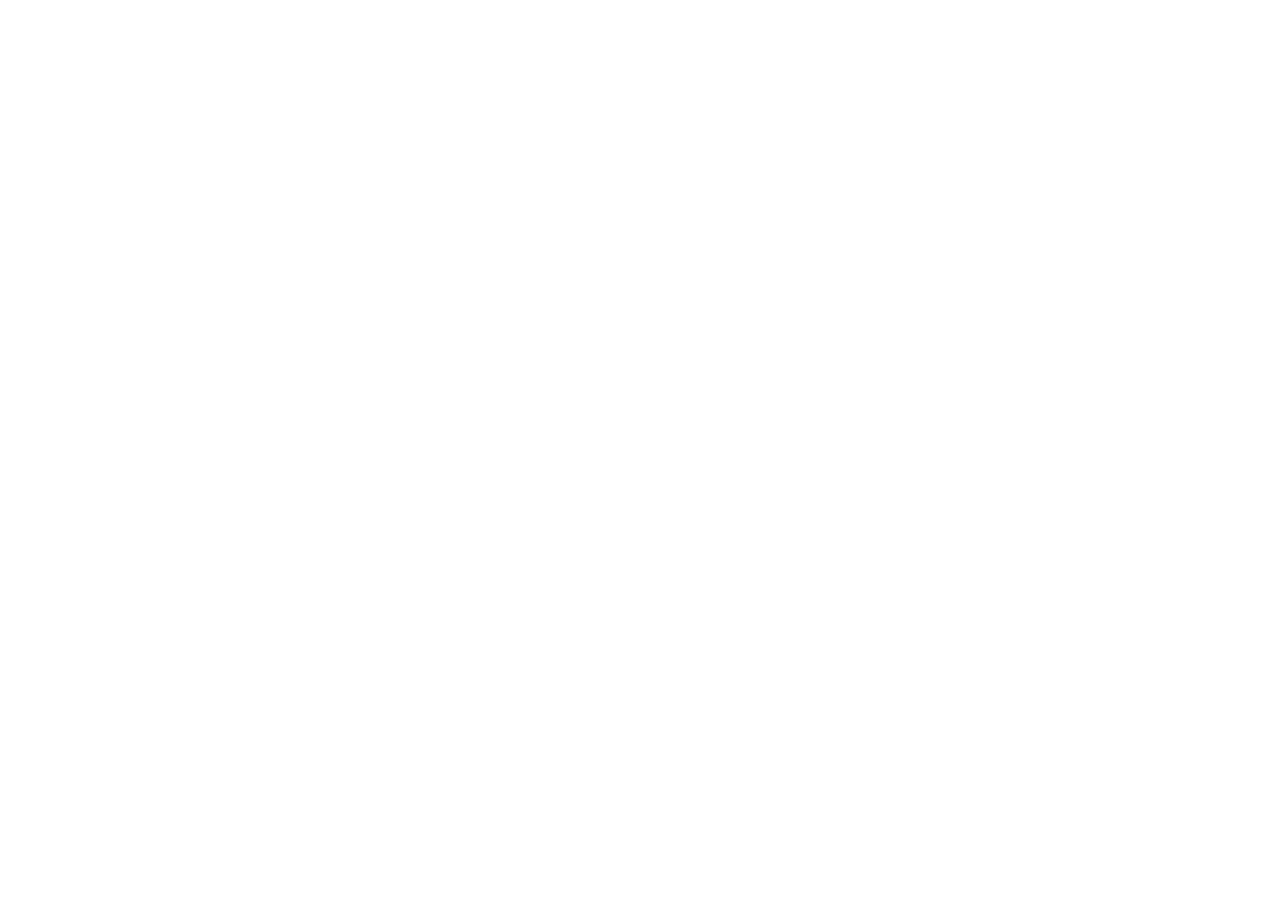
==== index.html @ e1d53ca7 "esercizio completo hover-pinterest" ====
<!DOCTYPE html>
<html lang="en">
<head>
    <meta charset="UTF-8">
    <meta name="viewport" content="width=device-width, initial-scale=1.0">
    <title>Document</title>
    <link rel="stylesheet" href="index.css">
    <link rel="stylesheet" href="https://cdnjs.cloudflare.com/ajax/libs/font-awesome/6.5.0/css/all.min.css">
</head>
<body>
<div class="totale">
    <div class="place">
        <i class="fa-solid fa-arrow-up-right-from-square"></i>
        <p>westwingn...</p>
    </div>
    <div class="upload">
        <a href=""><i class="fa-solid fa-upload"></i></a>
    </div>
    <div class="tre-dots">
        <a href=""><i class="fa-solid fa-ellipsis"></i></a>
    </div>
    <div class="save">
        <a href=""><p>SAVE</p></a>
    </div>
</div>
</body>
</html>
---- index.css ----
.totale{
    background-image: url(./assets/img.png);
  background-repeat: no-repeat;
  background-size: contain;
  width: 500px;
  height: 500px;
  position: relative;
  margin: auto;

}
.save{
    position: absolute;
    top: 15px;
    right: 150px;
    padding: 10px;
    background-color: red;
    border-radius: 1px 10px;
    overflow: hidden;
    opacity: 0;
    transform: translateY(-100%);
    transition: opacity 0.5s ease-in-out, transform 0.5s ease-in-out;
}
body:hover .save {
        opacity: 1;
        transform: translateY(0);
    }

.save a{
    text-decoration: none;
    color: white;
}


.upload{
    position: absolute;
    bottom: 26px;
    left: 236px;
    padding: 10px;
    background-color: rgb(255, 255, 255);
    border-radius: 1px 10px;
    font-size: 21px;
    opacity: 0;
    transform: translateY(100%);
    transition: opacity 0.5s ease-in-out, transform 0.5s ease-in-out;
}

body:hover .upload{
    opacity: 1;
    transform: translateY(0);
}

.upload a{
    text-decoration: none;
    color: black;
}

.tre-dots{
    position: absolute;
    bottom: 24px;
    left: 294px;
    padding: 10px;
    background-color: rgb(255, 255, 255);
    border-radius: 1px 10px;
    font-size: 23px;
    opacity: 0;
    transform: translateY(100%);
    transition: opacity 0.5s ease-in-out, transform 0.5s ease-in-out;
}
body:hover .tre-dots{
    opacity: 1;
    transform: translateY(0);
}

.tre-dots a{
    text-decoration: none;
    color: black;
}
.place{
    position: absolute;
    bottom: 23px;
    left: 37px;
    padding: 0px;
    background-color: rgb(255, 255, 255);
    border-radius: 19px 19px;
    text-decoration: none;
    align-items: center;
    display: flex;
    padding-right: 32px;
    font-size: 17px;
    padding-left: 32px;
    opacity: 0;
    transform: translateY(100%);
    transition: opacity 0.5s ease-in-out, transform 0.5s ease-in-out;
}
body:hover .place{
    opacity: 1;
    transform: translateY(0);
}

.place i{
    margin-right: 10px;
}


.freccia{
    position: absolute;
    bottom: 23px;
    left: 27px;
    padding: 18px;
    background-color: rgb(255, 255, 255);
    border-radius: 19px 19px; 
    text-decoration: none;
}
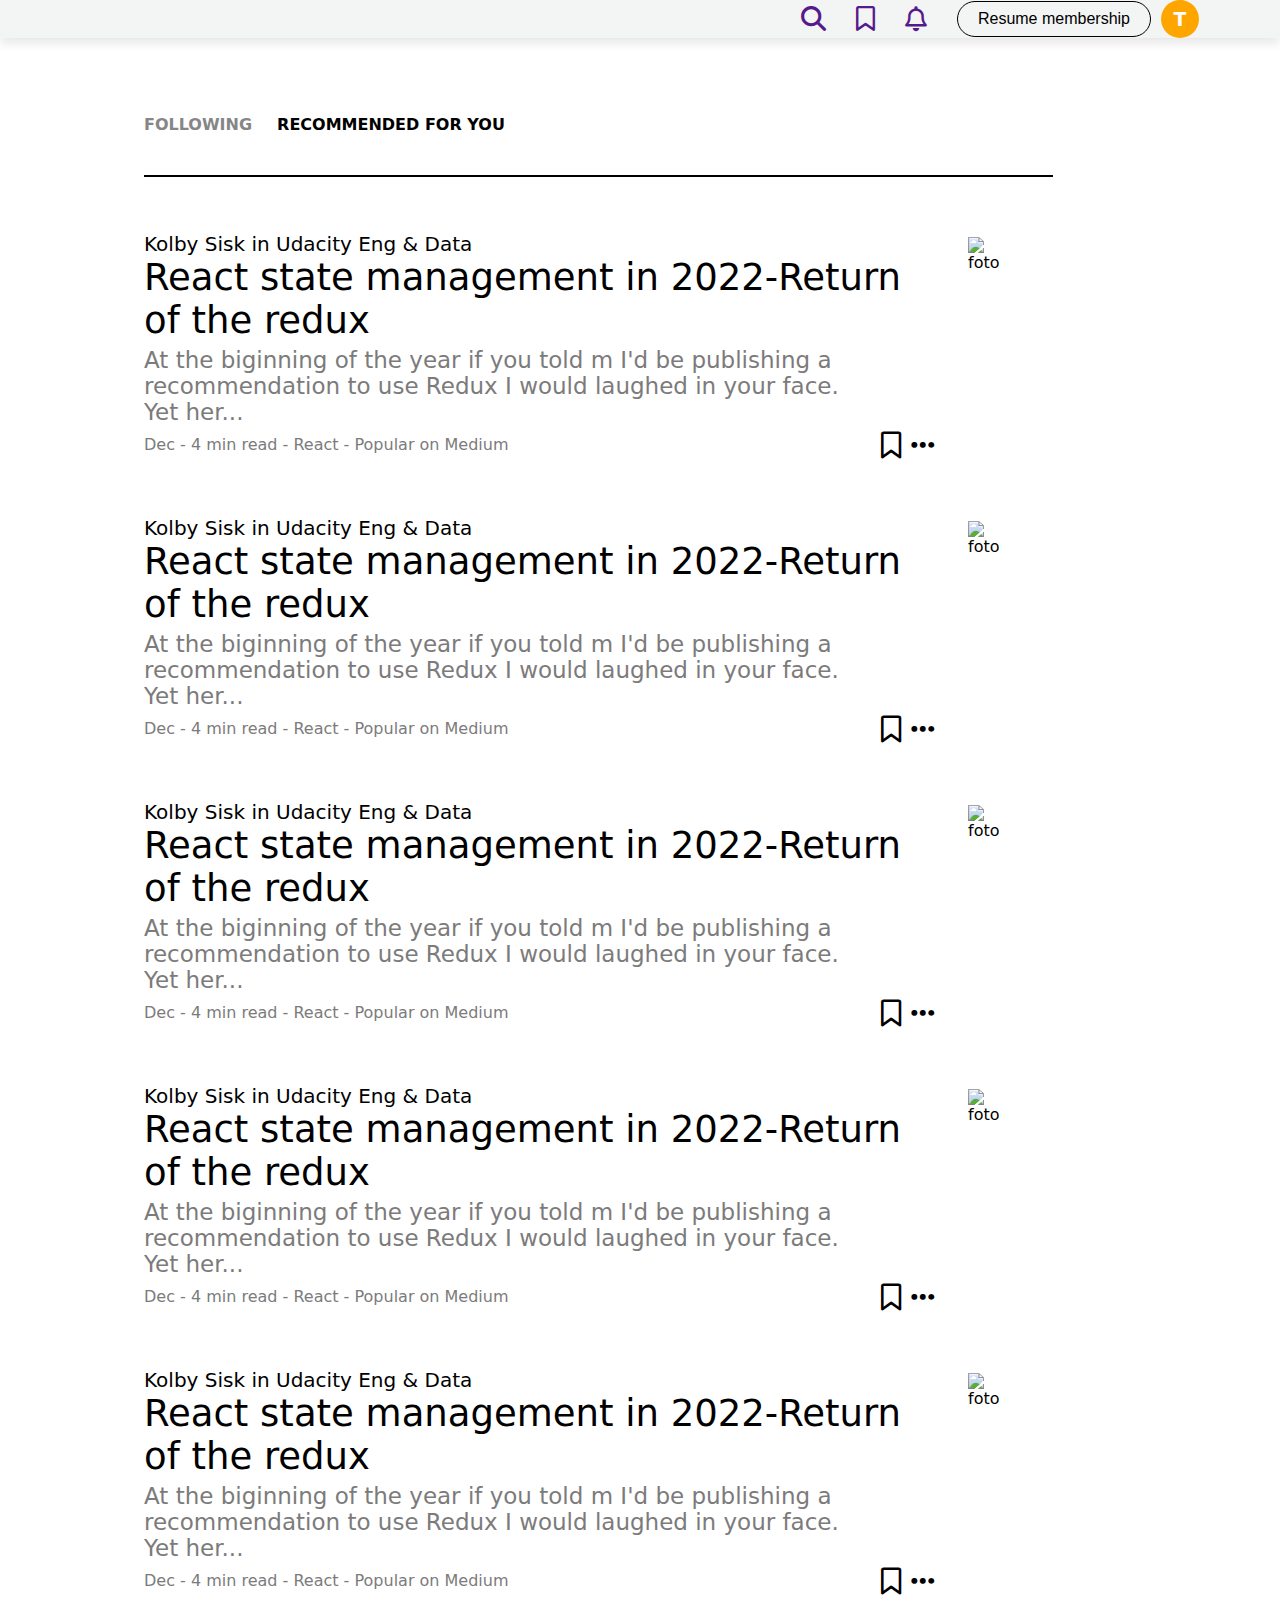
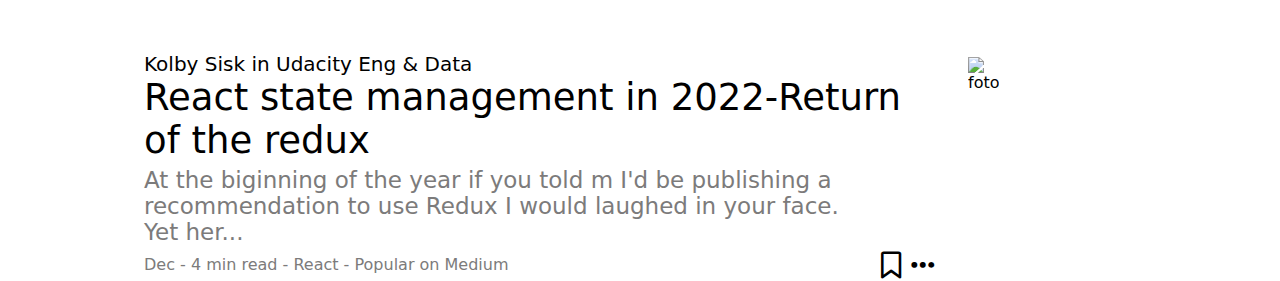
==== commit 4a7f1a05: "esercizio-medium-concluso" ====
--- a/index.html
+++ b/index.html
@@ -3,25 +3,274 @@
 <head>
     <meta charset="UTF-8">
     <meta name="viewport" content="width=device-width, initial-scale=1.0">
-    <title>Document</title>
-    <link rel="stylesheet" href="index.css">
-    <link rel="stylesheet" href="https://cdnjs.cloudflare.com/ajax/libs/font-awesome/6.5.0/css/all.min.css">
+    <title>Medium</title>
+    <link rel="stylesheet" href="./style.css">
+    <link rel="stylesheet" href="https://cdnjs.cloudflare.com/ajax/libs/font-awesome/6.5.1/css/all.min.css">
 </head>
 <body>
-<div class="totale">
-    <div class="place">
-        <i class="fa-solid fa-arrow-up-right-from-square"></i>
-        <p>westwingn...</p>
-    </div>
-    <div class="upload">
-        <a href=""><i class="fa-solid fa-upload"></i></a>
-    </div>
-    <div class="tre-dots">
-        <a href=""><i class="fa-solid fa-ellipsis"></i></a>
-    </div>
-    <div class="save">
-        <a href=""><p>SAVE</p></a>
-    </div>
-</div>
+    <nav class="nav-medium">
+        <div class="img-logo">
+            <img src="./assets/logo-medium.png" alt="">
+        </div>
+        <div class="nav-icons">
+            <a href=""><i class="fa-solid fa-magnifying-glass"></i></a>
+            <a href=""><i class="fa-regular fa-bookmark"></i></a>
+            <a href=""><i class="fa-regular fa-bell"></i></a>
+        </div>
+        <div class="nav-button">
+            <button>Resume membership</button>
+        </div>
+        <div class="user-photo">
+            <h3>T</h3>
+        </div>
+    </nav>
+    <main>
+        <div class="articles">
+            <div class="sections">
+                <div class="section-1">
+                    <h4>FOLLOWING</h4>
+                </div>
+                <div class="section-2">
+                    <h4>RECOMMENDED FOR YOU</h4>
+                </div>
+            </div>
+            <div class="article-1">
+                <div class="content-1">
+                    <div class="writer-1">Kolby Sisk in Udacity Eng & Data</div>
+                    <div class="title-1">React state management in 2022-Return of the redux</div>
+                    <div class="text-1">
+                        <p>At the biginning of the year if you told m I'd be publishing a recommendation to use Redux I
+                            would laughed in your face. Yet her...</p>
+                    </div>
+                    <div class="info-1">
+                        <p>Dec - 4 min read - React - Popular on Medium</p>
+                        <div class="icons">
+                            <div class="icon-1"><i class="fa-regular fa-bookmark"></i></div>
+                            <div class="icon-2"><i class="fa-solid fa-ellipsis"></i></div>
+                        </div>
+                    </div>
+                </div>
+                <div class="img-1">
+                    <img src="./assets/img-1.png" alt="foto">
+                </div>
+            </div>
+            <div class="article-1">
+                <div class="content-1">
+                    <div class="writer-1">Kolby Sisk in Udacity Eng & Data</div>
+                    <div class="title-1">React state management in 2022-Return of the redux</div>
+                    <div class="text-1">
+                        <p>At the biginning of the year if you told m I'd be publishing a recommendation to use Redux I
+                            would laughed in your face. Yet her...</p>
+                    </div>
+                    <div class="info-1">
+                        <p>Dec - 4 min read - React - Popular on Medium</p>
+                        <div class="icons">
+                            <div class="icon-1"><i class="fa-regular fa-bookmark"></i></div>
+                            <div class="icon-2"><i class="fa-solid fa-ellipsis"></i></div>
+                        </div>
+                    </div>
+                </div>
+                <div class="img-1">
+                    <img src="./assets/img-1.png" alt="foto">
+                </div>
+            </div>
+            <div class="article-1">
+                <div class="content-1">
+                    <div class="writer-1">Kolby Sisk in Udacity Eng & Data</div>
+                    <div class="title-1">React state management in 2022-Return of the redux</div>
+                    <div class="text-1">
+                        <p>At the biginning of the year if you told m I'd be publishing a recommendation to use Redux I
+                            would laughed in your face. Yet her...</p>
+                    </div>
+                    <div class="info-1">
+                        <p>Dec - 4 min read - React - Popular on Medium</p>
+                        <div class="icons">
+                            <div class="icon-1"><i class="fa-regular fa-bookmark"></i></div>
+                            <div class="icon-2"><i class="fa-solid fa-ellipsis"></i></div>
+                        </div>
+                    </div>
+                </div>
+                <div class="img-1">
+                    <img src="./assets/img-1.png" alt="foto">
+                </div>
+            </div>
+            <div class="article-1">
+                <div class="content-1">
+                    <div class="writer-1">Kolby Sisk in Udacity Eng & Data</div>
+                    <div class="title-1">React state management in 2022-Return of the redux</div>
+                    <div class="text-1">
+                        <p>At the biginning of the year if you told m I'd be publishing a recommendation to use Redux I
+                            would laughed in your face. Yet her...</p>
+                    </div>
+                    <div class="info-1">
+                        <p>Dec - 4 min read - React - Popular on Medium</p>
+                        <div class="icons">
+                            <div class="icon-1"><i class="fa-regular fa-bookmark"></i></div>
+                            <div class="icon-2"><i class="fa-solid fa-ellipsis"></i></div>
+                        </div>
+                    </div>
+                </div>
+                <div class="img-1">
+                    <img src="./assets/img-1.png" alt="foto">
+                </div>
+            </div>
+            <div class="article-1">
+                <div class="content-1">
+                    <div class="writer-1">Kolby Sisk in Udacity Eng & Data</div>
+                    <div class="title-1">React state management in 2022-Return of the redux</div>
+                    <div class="text-1">
+                        <p>At the biginning of the year if you told m I'd be publishing a recommendation to use Redux I
+                            would laughed in your face. Yet her...</p>
+                    </div>
+                    <div class="info-1">
+                        <p>Dec - 4 min read - React - Popular on Medium</p>
+                        <div class="icons">
+                            <div class="icon-1"><i class="fa-regular fa-bookmark"></i></div>
+                            <div class="icon-2"><i class="fa-solid fa-ellipsis"></i></div>
+                        </div>
+                    </div>
+                </div>
+                <div class="img-1">
+                    <img src="./assets/img-1.png" alt="foto">
+                </div>
+            </div>
+            <div class="article-1">
+                <div class="content-1">
+                    <div class="writer-1">Kolby Sisk in Udacity Eng & Data</div>
+                    <div class="title-1">React state management in 2022-Return of the redux</div>
+                    <div class="text-1">
+                        <p>At the biginning of the year if you told m I'd be publishing a recommendation to use Redux I
+                            would laughed in your face. Yet her...</p>
+                    </div>
+                    <div class="info-1">
+                        <p>Dec - 4 min read - React - Popular on Medium</p>
+                        <div class="icons">
+                            <div class="icon-1"><i class="fa-regular fa-bookmark"></i></div>
+                            <div class="icon-2"><i class="fa-solid fa-ellipsis"></i></div>
+                        </div>
+                    </div>
+                </div>
+                <div class="img-1">
+                    <img src="./assets/img-1.png" alt="foto">
+                </div>
+            </div>
+        </div>
+        <div class="sidebar">
+            <div class="twitter">
+                <div class="logo-twitter">
+                    <div class="logo-med">
+                         <img src="./assets/medium-twit.png" alt="logo-medium">
+                    </div>
+                    <p>+</p>
+                    <div class="logo-twit">
+                         <img src="./assets/twitterlogo.png" alt="logo-twitter">
+                    </div>
+                </div>
+                <div class="p-twit">
+                 <p>Discover Medium writers you already follow on Twitter.</p>
+                </div>
+                <div class="connect-button">
+                    <button><img src="./assets/twitterlogo.png" alt="logotwit">Connect to Twitter</button>
+                </div>
+                <div class="maybe">
+                    <p>Maybe Later</p>
+                </div>
+            </div>
+            <div class="topics">
+                <div class="head-topic">
+                    <h2>Recommended topics</h2>
+                </div>
+                <div class="p-topic">
+                    <button>Technology</button>
+                    <button>Money</button>
+                    <button>Business</button>
+                    <button>Productivity</button>
+                    <button>Psychology</button>
+                    <button>Mindfulness</button>
+                    <button>Art</button>
+                </div>
+            </div>
+            <div class="suggestion">
+                <div class="head-follow">
+                    <h2>Who to follow</h2>
+                </div>
+                <div class="profile-1">
+                    <div class="profile-img-1">
+                        <img src="./assets/uomo-1.jpeg" alt="uomo">
+                    </div>
+                    <div class="name-1">
+                        <h3>Lessing</h3>
+                    </div>
+                    <div class="role-1">
+                        <p>Law professor, activist.</p>
+                    </div>
+                    <div class="follow-button">
+                        <button>Follow</button>
+                    </div>
+                </div>
+                <div class="profile-2">
+                    <div class="profile-img-2">
+                        <img src="./assets/uomo-2.jpg" alt="uomo">
+                    </div>
+                    <div class="name-2">
+                        <h3>David Wineberg</h3>
+                    </div>
+                    <div class="role-2">
+                        <p>Author, The Straight Dope, or What I learned from my firs...</p>
+                    </div>
+                    <div class="follow-button">
+                        <button>Follow</button>
+                    </div>
+                </div>
+                <div class="profile-3">
+                    <div class="profile-img-3">
+                        <img src="./assets/uomo-3.jpg" alt="uomo">
+                    </div>
+                    <div class="name-3">
+                        <h3>Bonsu Thompson</h3>
+                    </div>
+                    <div class="role-3">
+                        <p>Bonsu Thompson is a writer, producer, Brooklynite and 2019...</p>
+                    </div>
+                    <div class="follow-button">
+                        <button>Follow</button>
+                    </div>
+                </div>
+    
+            </div>
+            <div class="saved">
+                <h2>Recently saved</h2>
+                <div class="save-1">
+                    <div class="info-final-1">
+                        <p>Eva Keiffenheim in Age of Awareness</p>
+                        <h2>The Feynman Technique Will Make You Remember What You Read</h2>
+                        <p>Oct 2, 2020 - 6 min read</p>
+                    </div>
+                    <div class="info-final-2">
+                        <p>chrissy teigen</p>
+                        <h2>Hi</h2>
+                        <p>Oct 27, 2020 - 8 min read</p>
+                    </div>
+                </div>
+                <div class="see">
+                    <p>See all (3)</p>
+                </div>
+            </div>
+            <footer>
+                <div class="footer">
+                <ul>
+                    <li>Help</li>
+                    <li>Status</li>
+                    <li>Writers</li>
+                    <li>Blog</li>
+                    <li>Careers</li>
+                    <li>Privacy</li>
+                    <li>Terms</li>
+                    <li>About</li>
+                </ul>
+                </div>
+            </footer>
+             </div>
+    </main>
 </body>
 </html>--- a/style.css
+++ b/style.css
@@ -0,0 +1,376 @@
+body{
+    margin: 0;
+    padding: 0;
+    background-color: white;
+    font-family: system-ui, -apple-system, BlinkMacSystemFont, 'Segoe UI', Roboto, Oxygen, Ubuntu, Cantarell, 'Open Sans', 'Helvetica Neue', sans-serif;
+}
+
+.nav-medium{
+    display: flex;
+    justify-content: flex-start;
+    align-items: center;
+    gap: 60px;
+    background-color: #F3F4F4;
+    box-shadow: 0px 5px 10px rgba(0, 0, 0, 0.1);
+    
+}
+.img-logo{
+    margin-right: auto;
+    align-self: flex-start;
+    margin-left: 90px;
+    
+}
+.img-logo img{
+    width: 300px;
+}
+
+.nav-icons{
+    display: flex;
+    gap: 30px;
+    font-size: 25px;
+    margin-right: -30px;
+}
+
+button{
+    background-color: transparent;
+    border: 1px solid black;
+    border-radius: 18px 18px;
+    padding: 8px 20px;
+    font-size: 16px;
+    margin-right: -50px;
+}
+
+.user-photo{
+    width: 38px;
+    display: flex;
+    text-align: center;
+    border-radius: 36px;
+    height: 38px;
+    margin-right: 81px;
+    background-color: orange;
+    justify-content: space-evenly;
+    align-items: center;
+}
+.user-photo h3{
+    text-align: center;
+    color: white;
+}
+
+main{
+    display: flex;
+    justify-content: space-between;
+}
+.articles{
+    margin: 56px 0px 0 144px;
+    display: flex;
+    flex-wrap: wrap;
+    justify-content: flex-start;
+    flex-direction: column;
+    align-content: flex-start;
+    width: 1171px;
+
+
+
+}
+
+.sections{
+    display: flex;
+    flex-direction: row;
+    gap: 25px;
+    border-bottom: 2px solid black;
+    margin-right: 1206px;
+}
+
+.section-1 h4{
+    color: rgb(134, 134, 134);
+    
+}
+
+.article-1{
+    margin-right: 1200px;
+    display: flex;
+    
+}
+
+.content-1{
+    margin: 0;
+}
+
+.writer-1{
+    margin-top: 55px;
+    font-size: 20px;
+}
+
+.title-1{
+    font-size: 37px;
+    width: 764px;
+}
+
+.text-1{
+    font-size: 23px;
+}
+
+.text-1 p{
+    color: rgb(124, 123, 123);
+    margin: 5px 0 5px 0;
+    width: 718px;
+}
+
+.info-1{
+    display: flex;
+    justify-content: space-between;
+}
+
+.info-1 p{
+    
+    color: rgb(124, 123, 123);
+    margin: 5px 0 5px 0;
+
+}
+
+.icons{
+    display: flex;
+    gap: 10px;
+    font-size: 27px;
+    margin-right: -27px;
+
+}
+
+.icon-1{
+    
+}
+.img-1 img{
+width: 315px;
+padding: 60px;
+}
+
+.sidebar {
+    width: 22%; 
+    padding: 116px 190px;
+    display: flex;
+    flex-direction: column;
+    align-content: center;
+    flex-wrap: wrap;
+    border-left: 2px solid rgb(189, 186, 186);
+}
+
+.logo-twitter{
+    display: flex;
+    
+}
+
+.logo-med img{
+height: auto;
+width: 90px;
+}
+
+.logo-twit img{
+height: auto;
+width: 90px;
+}
+ 
+.logo-twitter p{
+    font-size: 41px;
+    margin: 20px 30px 0 30px;
+}
+
+.twitter{
+    display: flex;
+    justify-content: center;
+    flex-direction: row;
+    flex-wrap: wrap;
+    border-bottom: 2px solid gray;
+}
+
+.twitter p{
+    display: flex;
+    justify-content: center;
+    font-size: 22px;
+    margin-left: 35px;
+    flex-direction: column;
+    
+}
+
+.p-twit p{
+    display: flex;
+    flex-direction: column;
+}
+.maybe{
+
+}
+.maybe p{
+    border-bottom: 2px solid gray;
+    color: gray;
+    margin: 94px;
+    margin-top: 0;
+    padding: 0;
+}
+
+.connect-button img{
+    height: auto;
+    width: 11px;
+    margin: 0;
+}
+
+.connect-button{
+font-size: 18px;
+margin-right: 0px;
+}
+
+.connect-button button{
+    margin-right: 8px;
+}
+
+.p-topic{
+    display: flex;
+    flex-direction: row;
+    justify-content: flex-start;
+    flex-wrap: wrap;  
+    gap: 57px;
+}
+
+.p-topic button{
+    background: rgb(230, 229, 229);
+}
+
+.suggestion{
+    margin-top: 30px;
+}
+
+.profile-1{
+    display: flex;
+    align-content: stretch;
+    flex-wrap: wrap;
+    flex-direction: row;
+    justify-content: space-between;
+}
+
+.profile-1 img{
+    height: auto;
+    width: 70px;
+    border-radius: 50% 50%;
+}
+
+.name-1{
+    height: auto;
+    width: 3px;
+}
+.name-1 h3{
+    margin-top: 0;
+}
+
+.role-1 p{
+    margin-bottom: 10px;
+    margin-top: 30px;
+    margin-left: 10px;
+}
+
+.profile-2{
+    display: flex;
+    flex-wrap: nowrap;
+    flex-direction: row;
+    margin-top: 20px;
+}
+
+.profile-2 img{
+    height: auto;
+    width: 70px;
+    border-radius: 50% 50%;
+}
+
+.name-2{
+    height: auto;
+    width: 250px;
+}
+.name-2 h3{
+    margin-top: 0;
+margin-bottom: 14px;
+margin-left: 13px;
+}
+
+.role-2 p{
+    margin-bottom: 33px;
+    margin-top: 0px;
+    margin-left: 87;
+    margin-right: 12;
+}
+
+.profile-3{
+    display: flex;
+    flex-wrap: nowrap;
+    flex-direction: row;
+    margin-top: 0px;
+}
+
+.profile-3 img{
+    height: auto;
+    width: 70px;
+    border-radius: 50% 50%;
+}
+
+.name-3{
+    height: auto;
+    width: 250px;
+}
+.name-3 h3{
+    margin-top: 0;
+margin-bottom: 14px;
+margin-left: 13px;
+}
+
+.role-3 p{
+    margin-bottom: 33px;
+    margin-top: 0px;
+    margin-left: 87;
+    margin-right: 12;
+}
+
+.saved h2{
+    margin-top: 20px;
+    margin-bottom: 17px;
+
+}
+
+.info-final-1 h2{
+    margin-bottom: 0;
+}
+.info-final-1 p{
+    margin-top: 0;
+    font-size: 18px;
+    
+}
+
+.info-final-2 h2{
+    margin-bottom: 0;
+    margin-top: 0;
+}
+.info-final-2 p{
+    margin-top: 0;
+    font-size: 18px;
+    margin-bottom: 0;
+    
+}
+
+.see p{
+    color: green;
+}
+
+
+.footer ul{
+    list-style-type: none;
+}
+
+.footer ul {
+    display: flex;
+    justify-content: space-between;
+    list-style-type: none;
+    padding: 0;
+    margin-top: 30;
+    list-style-type: none;
+}
+
+.footer li {
+    margin-right: 10px;
+    color: rgb(172, 171, 171);
+    font-size: 19px;
+}